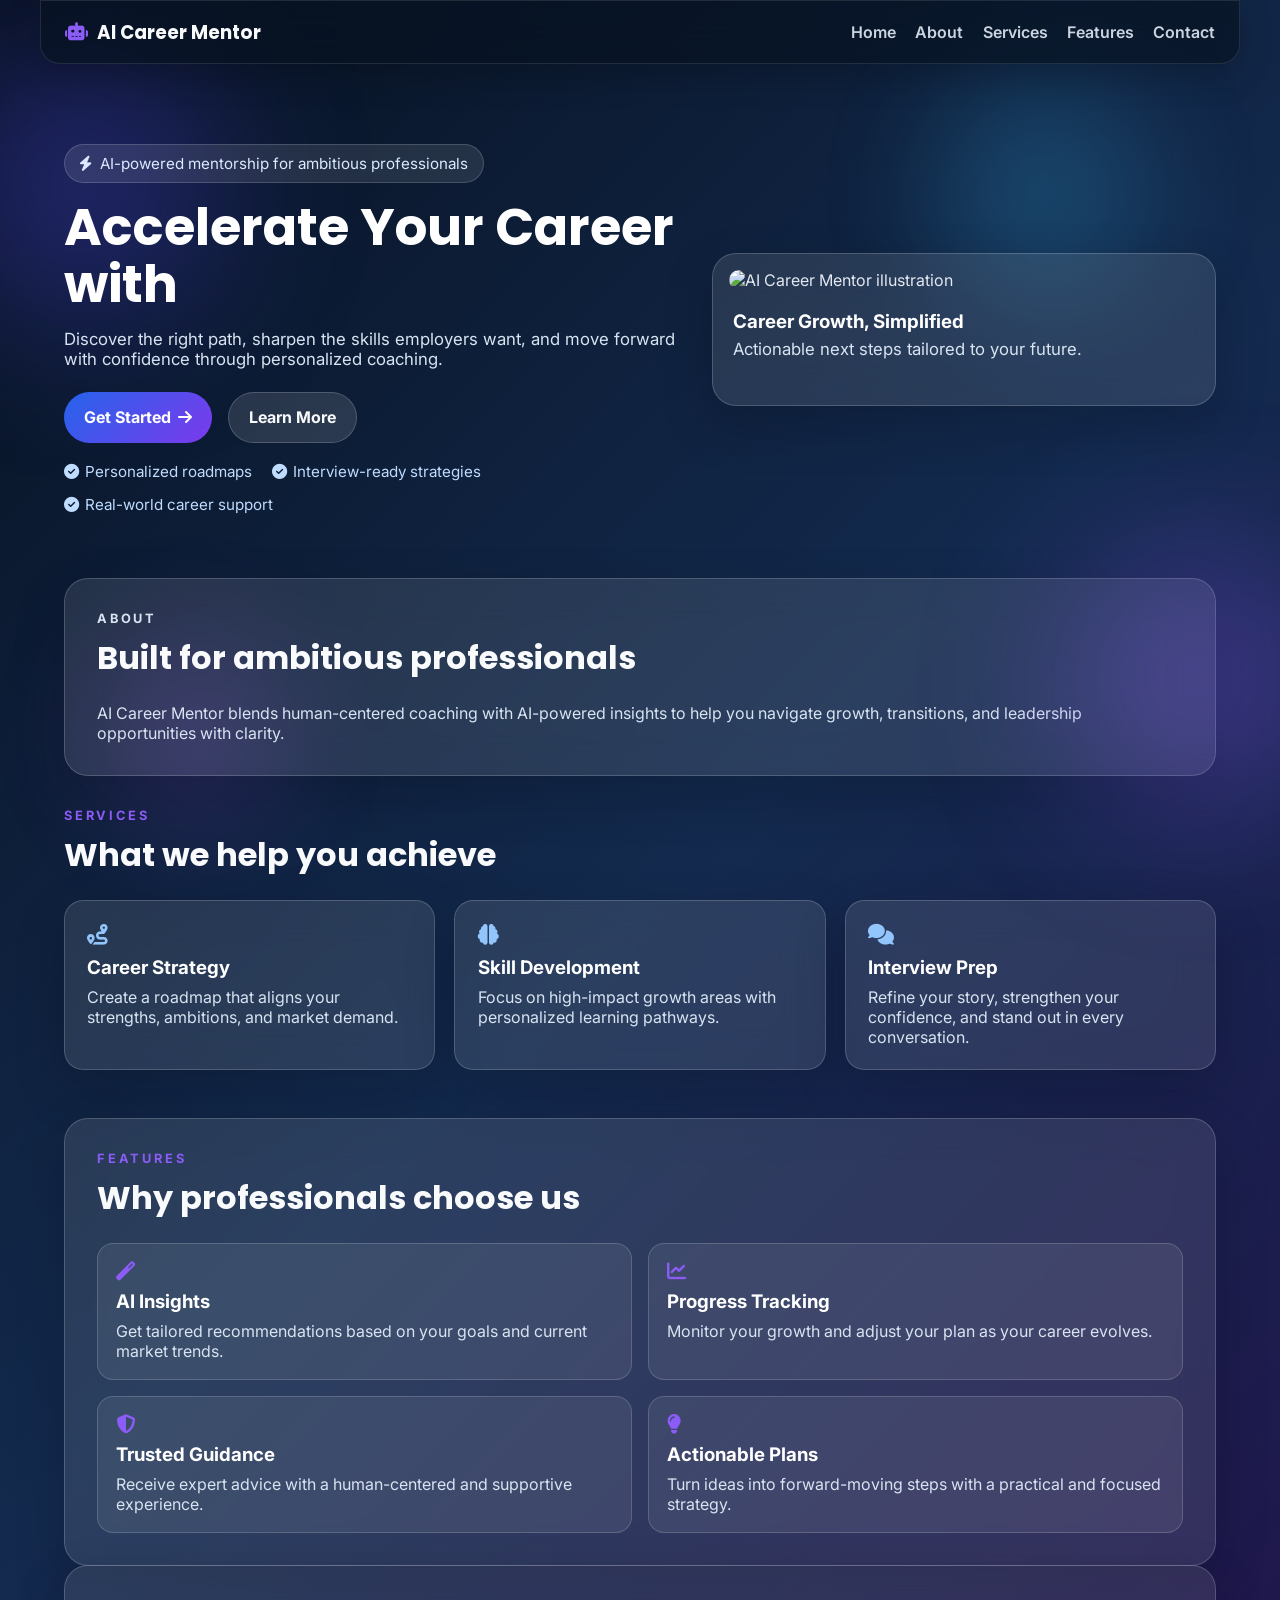
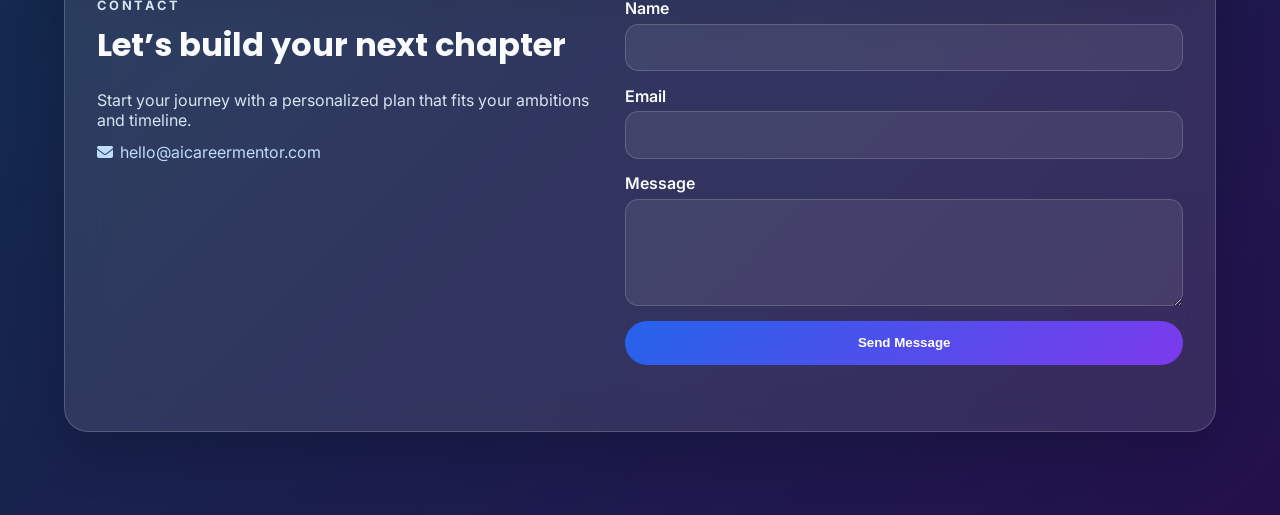
==== index.html @ f96ad2ed "Completed initial AI Career Mentor landing page" ====
<!DOCTYPE html>
<html lang="en">
  <head>
    <meta charset="UTF-8" />
    <meta name="viewport" content="width=device-width, initial-scale=1.0" />
    <title>AI Career Mentor</title>
    <meta name="description" content="Premium career guidance powered by AI" />
    <link rel="preconnect" href="https://fonts.googleapis.com" />
    <link rel="preconnect" href="https://fonts.gstatic.com" crossorigin />
    <link
      href="https://fonts.googleapis.com/css2?family=Inter:wght@400;500;600;700;800&family=Poppins:wght@600;700;800&display=swap"
      rel="stylesheet"
    />
    <link
      rel="stylesheet"
      href="https://cdnjs.cloudflare.com/ajax/libs/font-awesome/6.5.2/css/all.min.css"
    />
    <link rel="stylesheet" href="css/style.css" />
  </head>
  <body>
    <div class="bg-blur bg-one"></div>
    <div class="bg-blur bg-two"></div>

    <header class="site-header">
      <a class="logo" href="#home"><i class="fas fa-robot"></i> AI Career Mentor</a>
      <button class="nav-toggle" aria-label="Toggle navigation" aria-expanded="false">
        <i class="fas fa-bars"></i>
      </button>
      <nav class="site-nav">
        <ul>
          <li><a href="#home">Home</a></li>
          <li><a href="#about">About</a></li>
          <li><a href="#services">Services</a></li>
          <li><a href="#features">Features</a></li>
          <li><a href="#contact">Contact</a></li>
        </ul>
      </nav>
    </header>

    <main>
      <section id="home" class="hero reveal">
        <div class="hero-content">
          <span class="hero-badge"><i class="fas fa-bolt"></i> AI-powered mentorship for ambitious professionals</span>
          <h1>Accelerate Your Career with Intelligent Guidance</h1>
          <p>
            Discover the right path, sharpen the skills employers want, and move forward with confidence through personalized coaching.
          </p>
          <div class="hero-actions">
            <a class="btn btn-primary" href="#contact">Get Started <i class="fas fa-arrow-right"></i></a>
            <a class="btn btn-secondary" href="#about">Learn More</a>
          </div>
          <ul class="hero-highlights">
            <li><i class="fas fa-check-circle"></i> Personalized roadmaps</li>
            <li><i class="fas fa-check-circle"></i> Interview-ready strategies</li>
            <li><i class="fas fa-check-circle"></i> Real-world career support</li>
          </ul>
        </div>
        <div class="hero-visual">
          <div class="glass-card hero-card">
            <img src="images/hero.png" alt="AI Career Mentor illustration" />
            <div class="hero-card-info">
              <h3>Career Growth, Simplified</h3>
              <p>Actionable next steps tailored to your future.</p>
            </div>
          </div>
        </div>
      </section>

      <section id="about" class="glass-card reveal about-section">
        <div class="section-heading">
          <p class="eyebrow">About</p>
          <h2>Built for ambitious professionals</h2>
        </div>
        <p>
          AI Career Mentor blends human-centered coaching with AI-powered insights to help you navigate growth, transitions, and leadership opportunities with clarity.
        </p>
      </section>

      <section id="services" class="reveal">
        <div class="section-heading">
          <p class="eyebrow">Services</p>
          <h2>What we help you achieve</h2>
        </div>
        <div class="service-grid">
          <article class="glass-card service-card">
            <i class="fas fa-route"></i>
            <h3>Career Strategy</h3>
            <p>Create a roadmap that aligns your strengths, ambitions, and market demand.</p>
          </article>
          <article class="glass-card service-card">
            <i class="fas fa-brain"></i>
            <h3>Skill Development</h3>
            <p>Focus on high-impact growth areas with personalized learning pathways.</p>
          </article>
          <article class="glass-card service-card">
            <i class="fas fa-comments"></i>
            <h3>Interview Prep</h3>
            <p>Refine your story, strengthen your confidence, and stand out in every conversation.</p>
          </article>
        </div>
      </section>

      <section id="features" class="glass-card reveal feature-section">
        <div class="section-heading">
          <p class="eyebrow">Features</p>
          <h2>Why professionals choose us</h2>
        </div>
        <div class="feature-grid">
          <article class="feature-card">
            <i class="fas fa-magic"></i>
            <h3>AI Insights</h3>
            <p>Get tailored recommendations based on your goals and current market trends.</p>
          </article>
          <article class="feature-card">
            <i class="fas fa-chart-line"></i>
            <h3>Progress Tracking</h3>
            <p>Monitor your growth and adjust your plan as your career evolves.</p>
          </article>
          <article class="feature-card">
            <i class="fas fa-shield-alt"></i>
            <h3>Trusted Guidance</h3>
            <p>Receive expert advice with a human-centered and supportive experience.</p>
          </article>
          <article class="feature-card">
            <i class="fas fa-lightbulb"></i>
            <h3>Actionable Plans</h3>
            <p>Turn ideas into forward-moving steps with a practical and focused strategy.</p>
          </article>
        </div>
      </section>

      <section id="contact" class="glass-card reveal contact-section">
        <div class="contact-content">
          <div class="section-heading">
            <p class="eyebrow">Contact</p>
            <h2>Let’s build your next chapter</h2>
          </div>
          <p>Start your journey with a personalized plan that fits your ambitions and timeline.</p>
          <a class="contact-link" href="mailto:hello@aicareermentor.com"><i class="fas fa-envelope"></i> hello@aicareermentor.com</a>
        </div>
        <form id="contact-form" class="contact-form">
          <div class="form-group">
            <label for="name">Name</label>
            <input type="text" id="name" name="name" required />
          </div>
          <div class="form-group">
            <label for="email">Email</label>
            <input type="email" id="email" name="email" required />
          </div>
          <div class="form-group">
            <label for="message">Message</label>
            <textarea id="message" name="message" rows="4" required></textarea>
          </div>
          <button class="btn btn-primary" type="submit">Send Message</button>
          <p class="form-message" role="status"></p>
        </form>
      </section>
    </main>

    <footer>
      <p>&copy; 2026 AI Career Mentor. All rights reserved.</p>
    </footer>

    <script src="js/script.js"></script>
  </body>
</html>
---- css/style.css ----
/* Global reset and premium base styles */
* {
  margin: 0;
  padding: 0;
  box-sizing: border-box;
}

html {
  scroll-behavior: smooth;
}

body {
  font-family: "Inter", sans-serif;
  color: #e2e8f0;
  background: linear-gradient(135deg, #071120 0%, #132a4e 45%, #24104c 100%);
  min-height: 100vh;
  overflow-x: hidden;
  position: relative;
}

body::before,
body::after {
  content: "";
  position: fixed;
  inset: auto;
  border-radius: 50%;
  filter: blur(80px);
  opacity: 0.35;
  pointer-events: none;
  animation: float 10s ease-in-out infinite alternate;
}

body::before {
  width: 280px;
  height: 280px;
  top: 5%;
  left: -60px;
  background: #4f46e5;
}

body::after {
  width: 260px;
  height: 260px;
  bottom: 10%;
  right: -50px;
  background: #8b5cf6;
  animation-duration: 12s;
}

img {
  max-width: 100%;
  display: block;
}

a {
  text-decoration: none;
  color: inherit;
}

ul {
  list-style: none;
}

.bg-blur {
  position: fixed;
  border-radius: 50%;
  filter: blur(60px);
  opacity: 0.22;
  pointer-events: none;
}

.bg-one {
  top: 80px;
  right: 10%;
  width: 220px;
  height: 220px;
  background: #38bdf8;
}

.bg-two {
  bottom: 80px;
  left: 8%;
  width: 180px;
  height: 180px;
  background: #a855f7;
}

/* Header */
.site-header {
  position: sticky;
  top: 0;
  z-index: 1000;
  display: flex;
  align-items: center;
  justify-content: space-between;
  max-width: 1200px;
  margin: 0 auto;
  padding: 1.1rem 1.5rem;
  background: rgba(7, 17, 32, 0.65);
  backdrop-filter: blur(20px);
  border: 1px solid rgba(255, 255, 255, 0.1);
  border-radius: 0 0 1.25rem 1.25rem;
  box-shadow: 0 12px 35px rgba(0, 0, 0, 0.2);
  transition: all 0.3s ease;
}

.site-header.scrolled {
  padding: 0.85rem 1.5rem;
  margin-top: 0.5rem;
}

.logo {
  font-family: "Poppins", sans-serif;
  font-weight: 700;
  font-size: 1.15rem;
  color: #f8fafc;
  display: inline-flex;
  align-items: center;
  gap: 0.55rem;
}

.logo i {
  color: #8b5cf6;
}

.site-nav ul {
  display: flex;
  gap: 1.2rem;
}

.site-nav a {
  color: #cbd5e1;
  font-weight: 600;
  transition: color 0.3s ease;
}

.site-nav a:hover,
.site-nav a.active {
  color: #ffffff;
}

.nav-toggle {
  display: none;
  background: transparent;
  color: #fff;
  border: none;
  font-size: 1.25rem;
  cursor: pointer;
}

/* Main layout */
main {
  max-width: 1200px;
  margin: 0 auto;
  padding: 2rem 1.5rem 4rem;
}

section {
  padding: 2rem 0 3rem;
}

.glass-card {
  background: rgba(255, 255, 255, 0.1);
  border: 1px solid rgba(255, 255, 255, 0.18);
  backdrop-filter: blur(20px);
  box-shadow: 0 20px 50px rgba(2, 8, 23, 0.22);
}

.section-heading {
  margin-bottom: 1.3rem;
}

.eyebrow {
  font-size: 0.8rem;
  letter-spacing: 0.22em;
  text-transform: uppercase;
  color: #8b5cf6;
  font-weight: 700;
  margin-bottom: 0.5rem;
}

h2 {
  font-family: "Poppins", sans-serif;
  font-size: clamp(1.65rem, 2.5vw, 2.2rem);
  color: #f8fafc;
}

p {
  color: #d8e4f1;
}

/* Hero */
.hero {
  display: grid;
  grid-template-columns: 1.1fr 0.9fr;
  align-items: center;
  gap: 2rem;
  padding: 3rem 0 4rem;
}

.hero-badge {
  display: inline-flex;
  align-items: center;
  gap: 0.5rem;
  padding: 0.55rem 0.9rem;
  border-radius: 999px;
  background: rgba(255, 255, 255, 0.1);
  border: 1px solid rgba(255, 255, 255, 0.16);
  color: #dbeafe;
  font-size: 0.95rem;
  margin-bottom: 1rem;
}

.hero h1 {
  font-family: "Poppins", sans-serif;
  font-size: clamp(2.15rem, 4vw, 3.4rem);
  line-height: 1.12;
  margin-bottom: 1rem;
  color: #ffffff;
}

.hero p {
  font-size: 1.05rem;
  max-width: 640px;
  margin-bottom: 1.4rem;
}

.hero-actions {
  display: flex;
  gap: 1rem;
  flex-wrap: wrap;
  margin-bottom: 1.2rem;
}

.btn {
  display: inline-flex;
  align-items: center;
  justify-content: center;
  gap: 0.45rem;
  padding: 0.9rem 1.25rem;
  border-radius: 999px;
  font-weight: 700;
  border: none;
  cursor: pointer;
  transition: transform 0.25s ease, box-shadow 0.25s ease, background 0.25s ease;
}

.btn:hover {
  transform: translateY(-3px);
  box-shadow: 0 10px 24px rgba(2, 8, 23, 0.22);
}

.btn-primary {
  background: linear-gradient(135deg, #2563eb, #7c3aed);
  color: #fff;
}

.btn-secondary {
  background: rgba(255, 255, 255, 0.12);
  color: #f8fafc;
  border: 1px solid rgba(255, 255, 255, 0.18);
}

.hero-highlights {
  display: flex;
  flex-wrap: wrap;
  gap: 0.9rem 1.2rem;
  color: #bfdbfe;
  font-size: 0.95rem;
}

.hero-highlights li {
  display: flex;
  align-items: center;
  gap: 0.4rem;
}

.hero-card {
  border-radius: 1.5rem;
  padding: 1rem;
  overflow: hidden;
}

.hero-card img {
  border-radius: 1rem;
  margin-bottom: 1rem;
}

.hero-card-info {
  padding: 0.25rem 0.25rem 0.5rem;
}

.hero-card-info h3 {
  color: #fff;
  margin-bottom: 0.35rem;
}

/* Sections */
.about-section,
.feature-section,
.contact-section {
  border-radius: 1.5rem;
  padding: 2rem;
}

.about-section p,
.feature-card p,
.service-card p,
.contact-content p {
  color: #d8e4f1;
}

/* Services */
.service-grid {
  display: grid;
  grid-template-columns: repeat(3, minmax(0, 1fr));
  gap: 1.2rem;
}

.service-card {
  border-radius: 1.2rem;
  padding: 1.4rem;
  transition: transform 0.25s ease, border-color 0.25s ease;
}

.service-card:hover,
.feature-card:hover {
  transform: translateY(-6px);
  border-color: rgba(255, 255, 255, 0.3);
}

.service-card i {
  font-size: 1.3rem;
  color: #93c5fd;
  margin-bottom: 0.7rem;
}

.service-card h3,
.feature-card h3 {
  color: #fff;
  margin-bottom: 0.5rem;
}

/* Features */
.feature-grid {
  display: grid;
  grid-template-columns: repeat(2, minmax(0, 1fr));
  gap: 1rem;
}

.feature-card {
  border-radius: 1rem;
  padding: 1.1rem;
  background: rgba(255, 255, 255, 0.08);
  border: 1px solid rgba(255, 255, 255, 0.16);
  transition: transform 0.25s ease;
}

.feature-card i {
  color: #8b5cf6;
  font-size: 1.2rem;
  margin-bottom: 0.6rem;
}

/* Contact */
.contact-section {
  display: grid;
  grid-template-columns: 0.95fr 1.05fr;
  gap: 1.5rem;
}

.contact-link {
  display: inline-flex;
  align-items: center;
  gap: 0.45rem;
  color: #bfdbfe;
  margin-top: 0.75rem;
}

.contact-form {
  display: grid;
  gap: 0.9rem;
}

.form-group {
  display: grid;
  gap: 0.35rem;
}

label {
  color: #f8fafc;
  font-weight: 600;
}

input,
textarea {
  border: 1px solid rgba(255, 255, 255, 0.16);
  border-radius: 0.85rem;
  padding: 0.8rem 0.95rem;
  font: inherit;
  background: rgba(255, 255, 255, 0.08);
  color: #f8fafc;
}

input:focus,
textarea:focus {
  outline: none;
  border-color: #8b5cf6;
  box-shadow: 0 0 0 3px rgba(139, 92, 246, 0.2);
}

.form-message {
  min-height: 1.25rem;
  font-weight: 600;
  color: #bfdbfe;
}

/* Footer */
footer {
  text-align: center;
  padding: 1.5rem 1rem 2rem;
  color: #94a3b8;
}

/* Scroll reveal */
.reveal {
  opacity: 0;
  transform: translateY(24px);
  transition: opacity 0.75s ease, transform 0.75s ease;
}

.reveal.visible {
  opacity: 1;
  transform: translateY(0);
}

/* Animations */
@keyframes float {
  from {
    transform: translateY(0) scale(1);
  }
  to {
    transform: translateY(18px) scale(1.06);
  }
}

/* Responsive design */
@media (max-width: 900px) {
  .hero,
  .contact-section {
    grid-template-columns: 1fr;
  }

  .service-grid {
    grid-template-columns: 1fr;
  }
}

@media (max-width: 700px) {
  .site-header {
    flex-wrap: wrap;
  }

  .nav-toggle {
    display: inline-block;
  }

  .site-nav {
    width: 100%;
    display: none;
    margin-top: 0.75rem;
  }

  .site-nav.open {
    display: block;
  }

  .site-nav ul {
    flex-direction: column;
    gap: 0.7rem;
    padding-top: 0.35rem;
  }

  main {
    padding: 1rem 1rem 3rem;
  }

  section {
    padding: 1.6rem 0 2.2rem;
  }

  .feature-grid {
    grid-template-columns: 1fr;
  }

  .hero-actions {
    flex-direction: column;
    align-items: flex-start;
  }

  .about-section,
  .feature-section,
  .contact-section {
    padding: 1.3rem;
  }
}
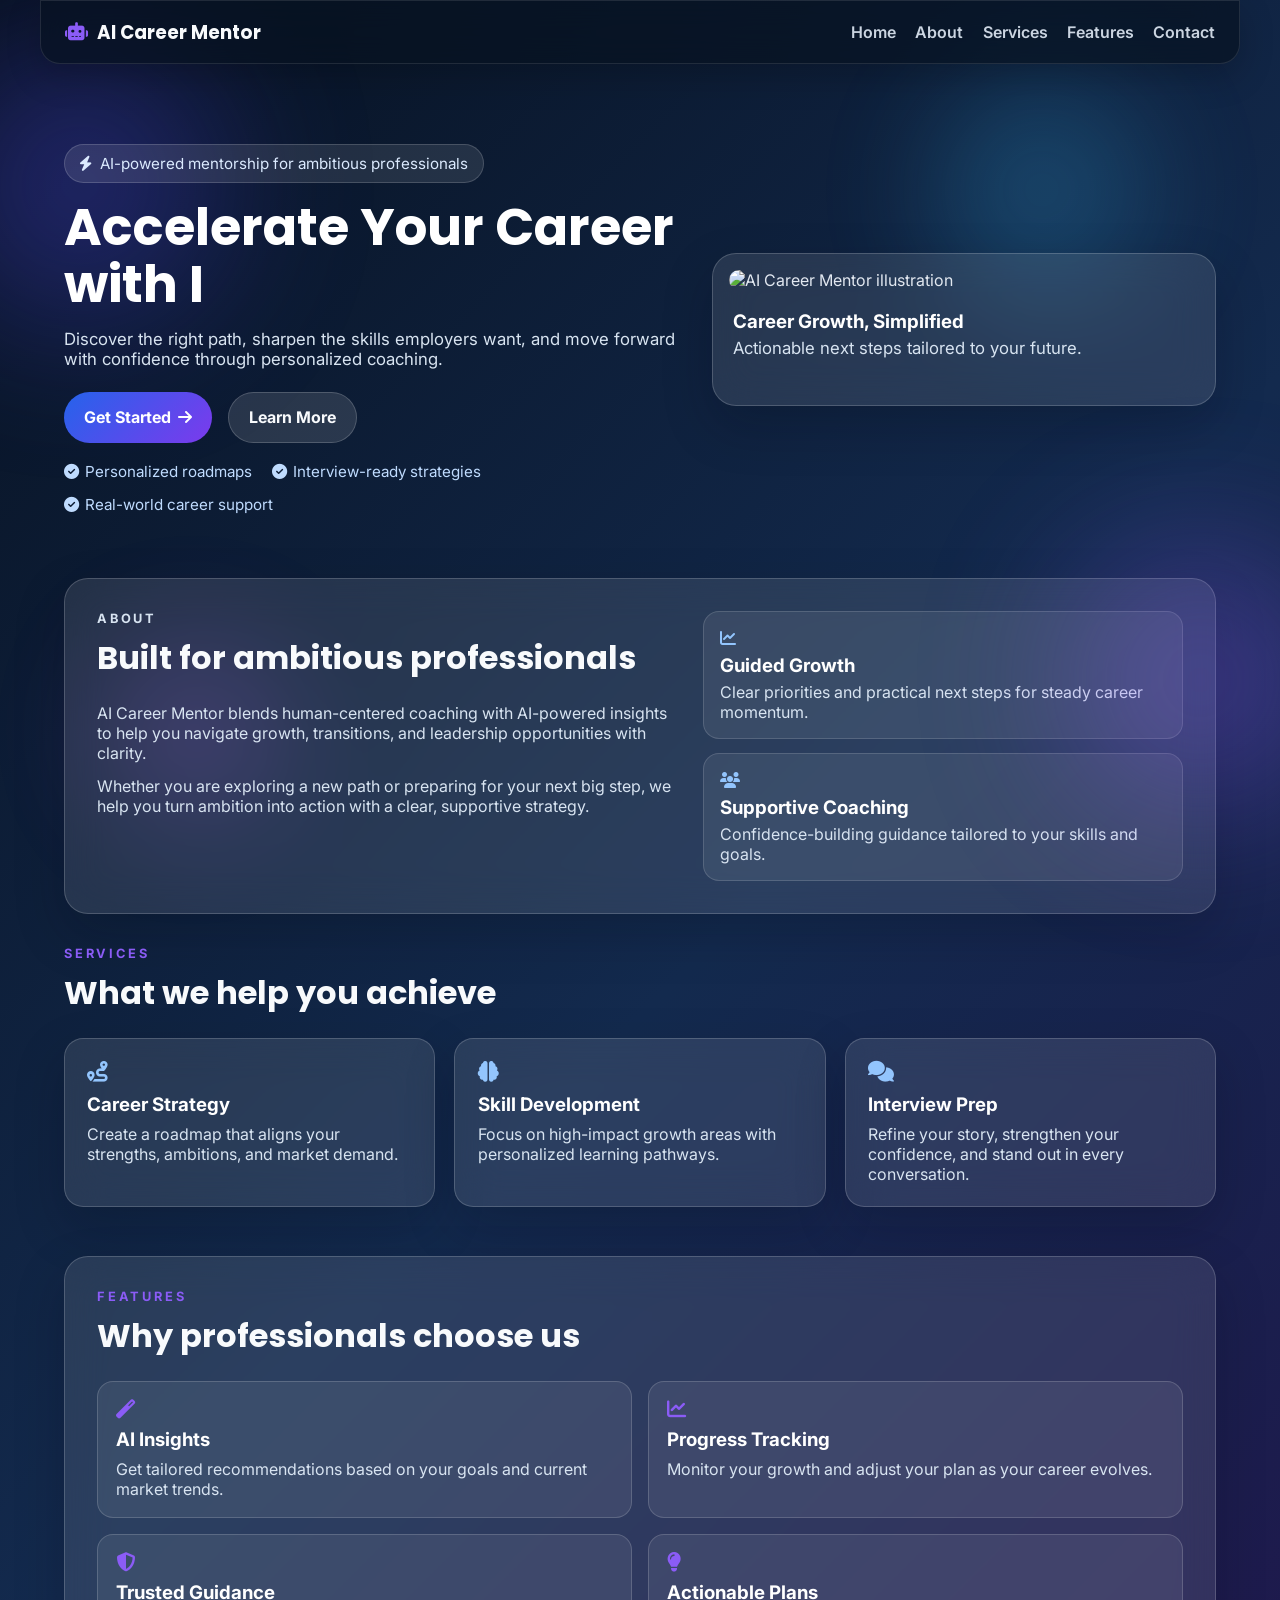
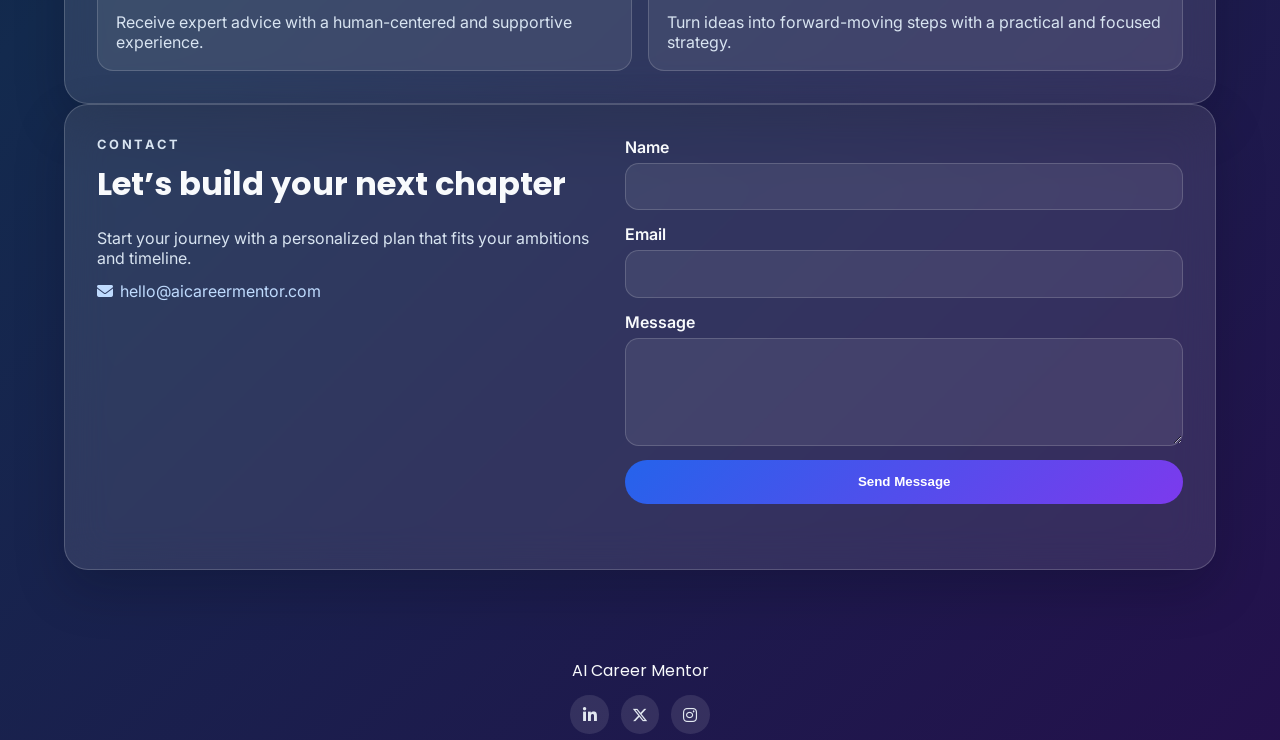
==== commit bd2fbfab: "Redesigned landing page with premium modern UI" ====
--- a/index.html
+++ b/index.html
@@ -67,13 +67,32 @@
       </section>
 
       <section id="about" class="glass-card reveal about-section">
-        <div class="section-heading">
-          <p class="eyebrow">About</p>
-          <h2>Built for ambitious professionals</h2>
+        <div class="about-grid">
+          <div class="about-copy">
+            <div class="section-heading">
+              <p class="eyebrow">About</p>
+              <h2>Built for ambitious professionals</h2>
+            </div>
+            <p>
+              AI Career Mentor blends human-centered coaching with AI-powered insights to help you navigate growth, transitions, and leadership opportunities with clarity.
+            </p>
+            <p>
+              Whether you are exploring a new path or preparing for your next big step, we help you turn ambition into action with a clear, supportive strategy.
+            </p>
+          </div>
+          <div class="about-highlights">
+            <div class="highlight-card">
+              <i class="fas fa-chart-line"></i>
+              <h3>Guided Growth</h3>
+              <p>Clear priorities and practical next steps for steady career momentum.</p>
+            </div>
+            <div class="highlight-card">
+              <i class="fas fa-users"></i>
+              <h3>Supportive Coaching</h3>
+              <p>Confidence-building guidance tailored to your skills and goals.</p>
+            </div>
+          </div>
         </div>
-        <p>
-          AI Career Mentor blends human-centered coaching with AI-powered insights to help you navigate growth, transitions, and leadership opportunities with clarity.
-        </p>
       </section>
 
       <section id="services" class="reveal">
@@ -157,7 +176,13 @@
       </section>
     </main>
 
-    <footer>
+    <footer class="site-footer">
+      <div class="footer-brand">AI Career Mentor</div>
+      <div class="footer-social">
+        <a href="#" aria-label="LinkedIn"><i class="fab fa-linkedin-in"></i></a>
+        <a href="#" aria-label="Twitter"><i class="fab fa-x-twitter"></i></a>
+        <a href="#" aria-label="Instagram"><i class="fab fa-instagram"></i></a>
+      </div>
       <p>&copy; 2026 AI Career Mentor. All rights reserved.</p>
     </footer>
 
--- a/css/style.css
+++ b/css/style.css
@@ -310,6 +310,39 @@
   color: #d8e4f1;
 }
 
+.about-grid {
+  display: grid;
+  grid-template-columns: 1.1fr 0.9fr;
+  gap: 1.25rem;
+  align-items: start;
+}
+
+.about-copy p + p {
+  margin-top: 0.8rem;
+}
+
+.about-highlights {
+  display: grid;
+  gap: 0.9rem;
+}
+
+.highlight-card {
+  padding: 1rem;
+  border-radius: 1rem;
+  background: rgba(255, 255, 255, 0.08);
+  border: 1px solid rgba(255, 255, 255, 0.14);
+}
+
+.highlight-card i {
+  color: #93c5fd;
+  margin-bottom: 0.5rem;
+}
+
+.highlight-card h3 {
+  color: #fff;
+  margin-bottom: 0.3rem;
+}
+
 /* Services */
 .service-grid {
   display: grid;
@@ -416,10 +449,42 @@
 }
 
 /* Footer */
-footer {
+.site-footer {
+  max-width: 1200px;
+  margin: 0 auto;
+  padding: 1.5rem 1rem 2rem;
   text-align: center;
-  padding: 1.5rem 1rem 2rem;
   color: #94a3b8;
+}
+
+.footer-brand {
+  font-family: "Poppins", sans-serif;
+  color: #f8fafc;
+  margin-bottom: 0.75rem;
+}
+
+.footer-social {
+  display: flex;
+  justify-content: center;
+  gap: 0.75rem;
+  margin-bottom: 0.75rem;
+}
+
+.footer-social a {
+  display: inline-flex;
+  align-items: center;
+  justify-content: center;
+  width: 2.4rem;
+  height: 2.4rem;
+  border-radius: 50%;
+  background: rgba(255, 255, 255, 0.1);
+  color: #e2e8f0;
+  transition: transform 0.25s ease, background 0.25s ease;
+}
+
+.footer-social a:hover {
+  transform: translateY(-3px);
+  background: linear-gradient(135deg, #2563eb, #7c3aed);
 }
 
 /* Scroll reveal */
@@ -498,6 +563,10 @@
     align-items: flex-start;
   }
 
+  .about-grid {
+    grid-template-columns: 1fr;
+  }
+
   .about-section,
   .feature-section,
   .contact-section {
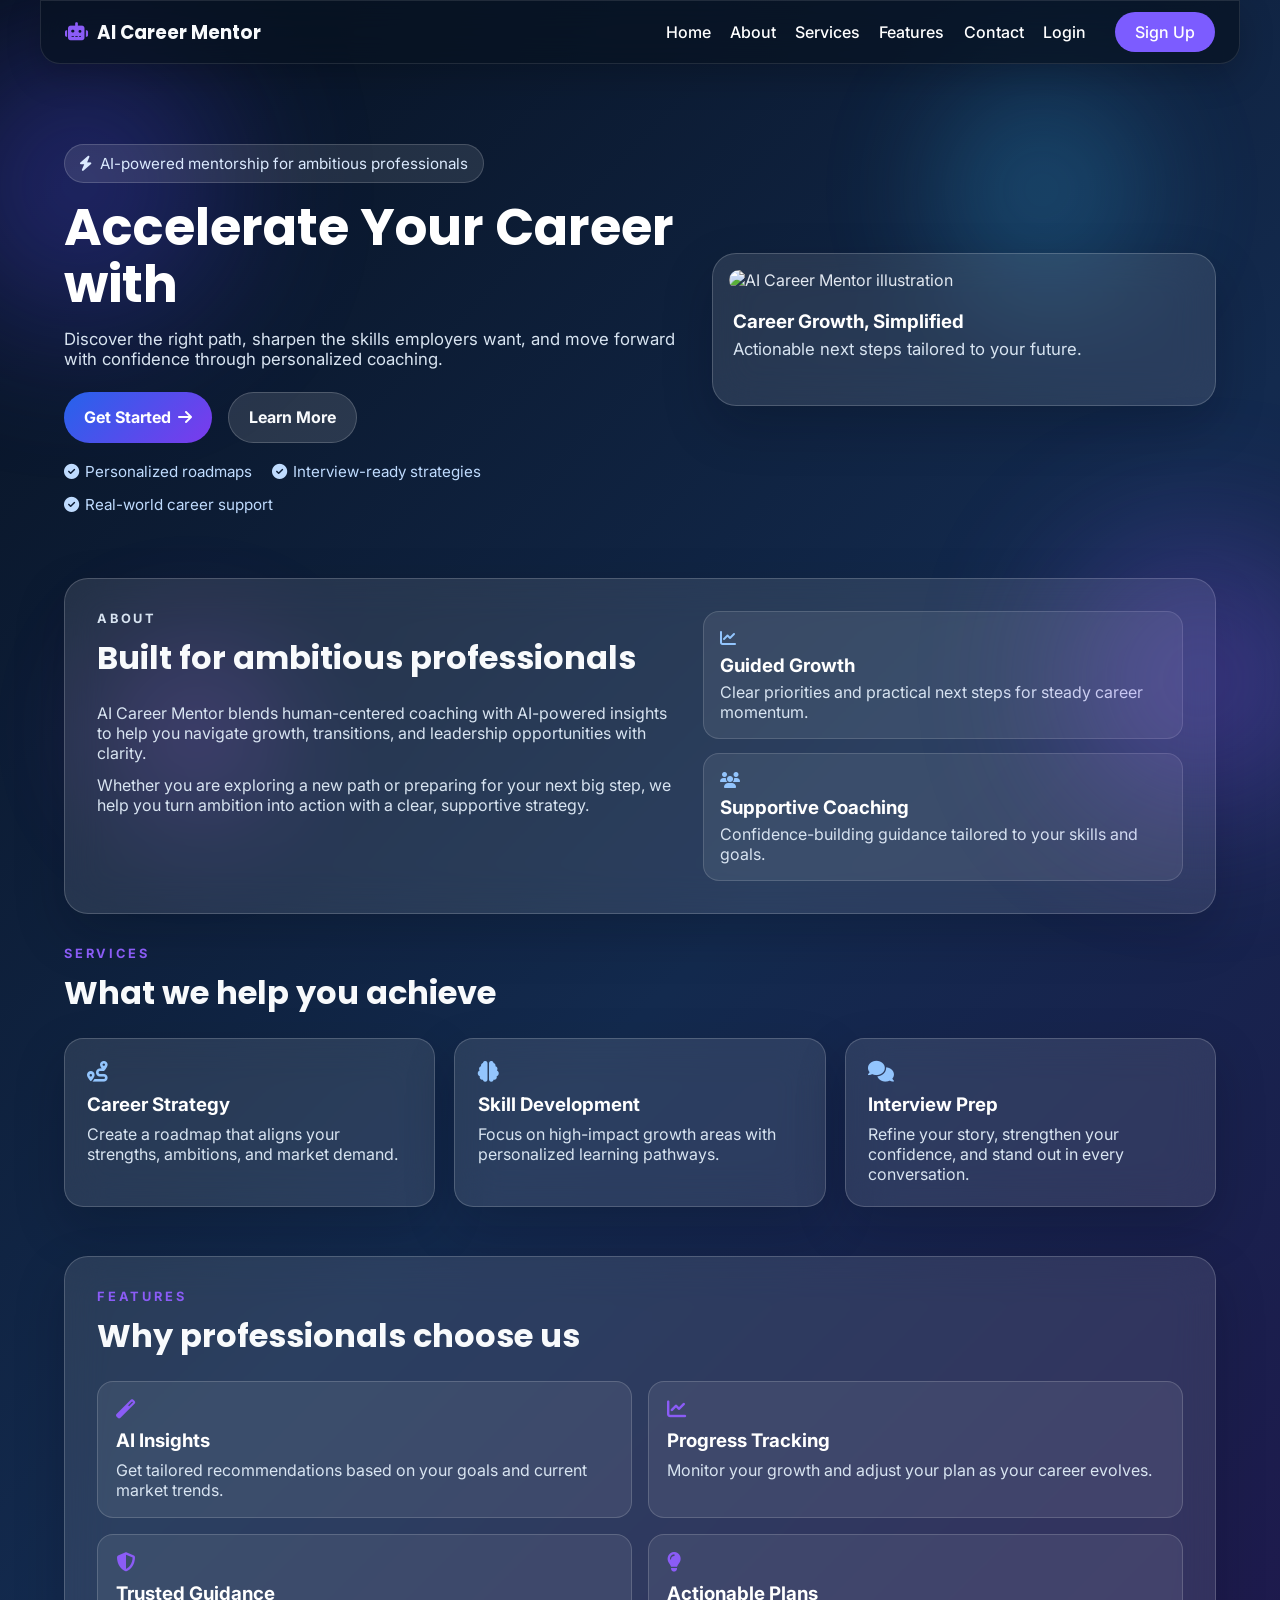
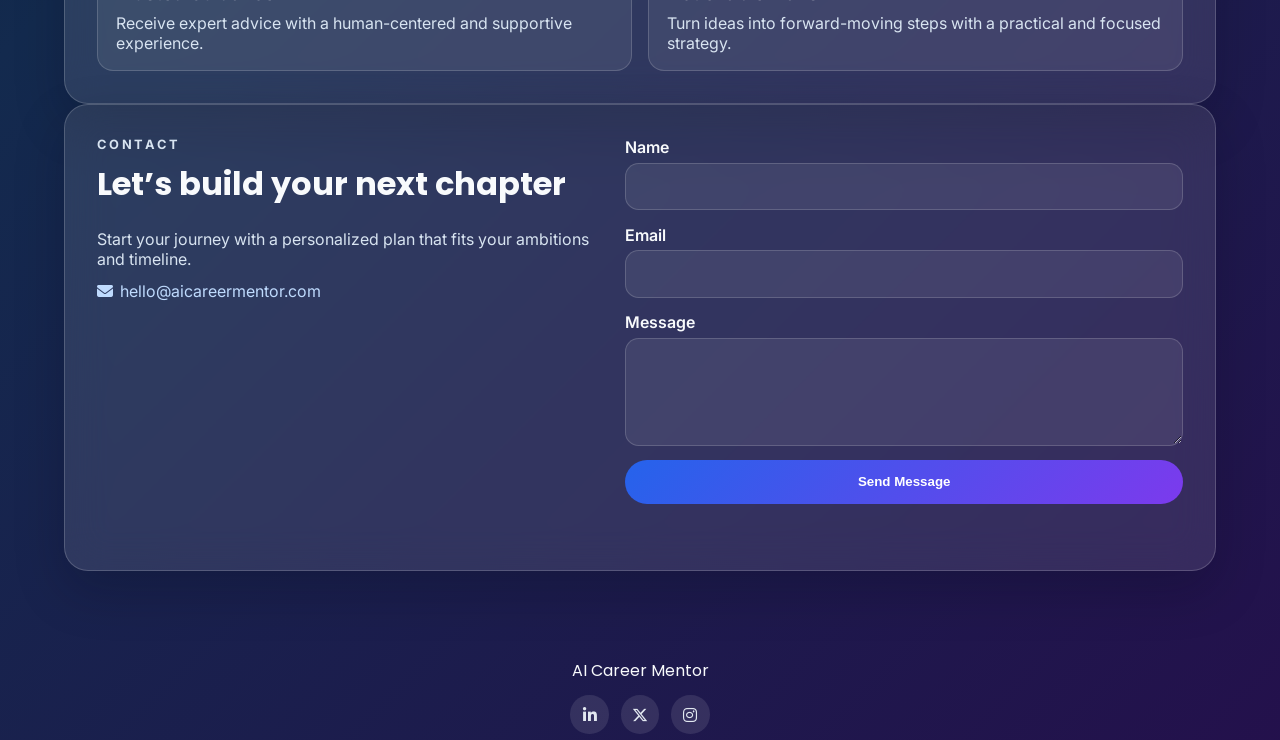
==== commit faf4750c: "Added professional Login and Signup pages" ====
--- a/index.html
+++ b/index.html
@@ -27,14 +27,18 @@
         <i class="fas fa-bars"></i>
       </button>
       <nav class="site-nav">
-        <ul>
-          <li><a href="#home">Home</a></li>
-          <li><a href="#about">About</a></li>
-          <li><a href="#services">Services</a></li>
-          <li><a href="#features">Features</a></li>
-          <li><a href="#contact">Contact</a></li>
-        </ul>
-      </nav>
+  <ul>
+    <li><a href="#home">Home</a></li>
+    <li><a href="#about">About</a></li>
+    <li><a href="#services">Services</a></li>
+    <li><a href="#features">Features</a></li>
+    <li><a href="#contact">Contact</a></li>
+
+    <!-- New Links -->
+    <li><a href="login.html">Login</a></li>
+    <li><a href="signup.html" class="signup-btn">Sign Up</a></li>
+  </ul>
+</nav>
     </header>
 
     <main>
--- a/css/style.css
+++ b/css/style.css
@@ -573,3 +573,28 @@
     padding: 1.3rem;
   }
 }
+/* Login Link */
+.site-nav ul li a{
+    color:white;
+    text-decoration:none;
+    font-weight:500;
+    transition:0.3s;
+}
+
+.site-nav ul li a:hover{
+    color:#7c5cff;
+}
+
+/* Sign Up Button */
+.signup-btn{
+    background:#7c5cff;
+    color:white !important;
+    padding:10px 20px;
+    border-radius:30px;
+    margin-left:10px;
+    transition:0.3s;
+}
+
+.signup-btn:hover{
+    background:#5b3dff;
+}
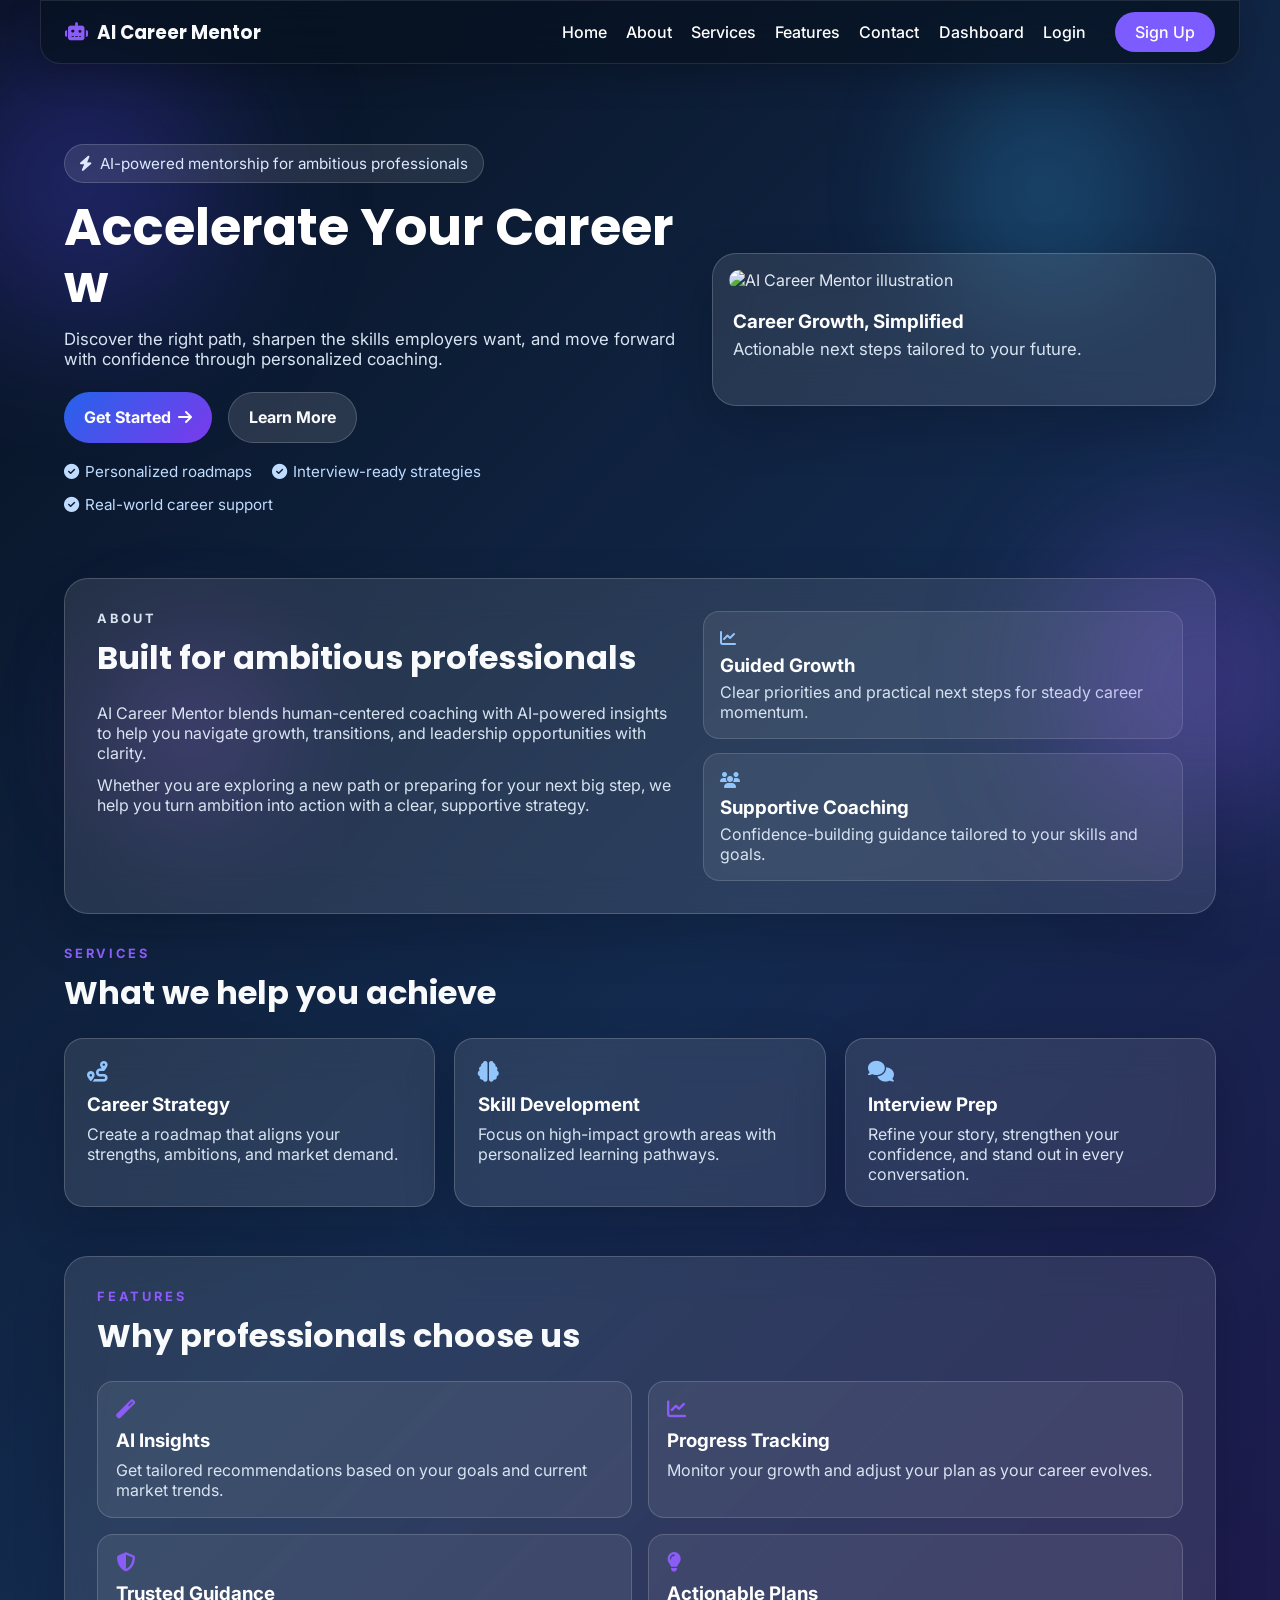
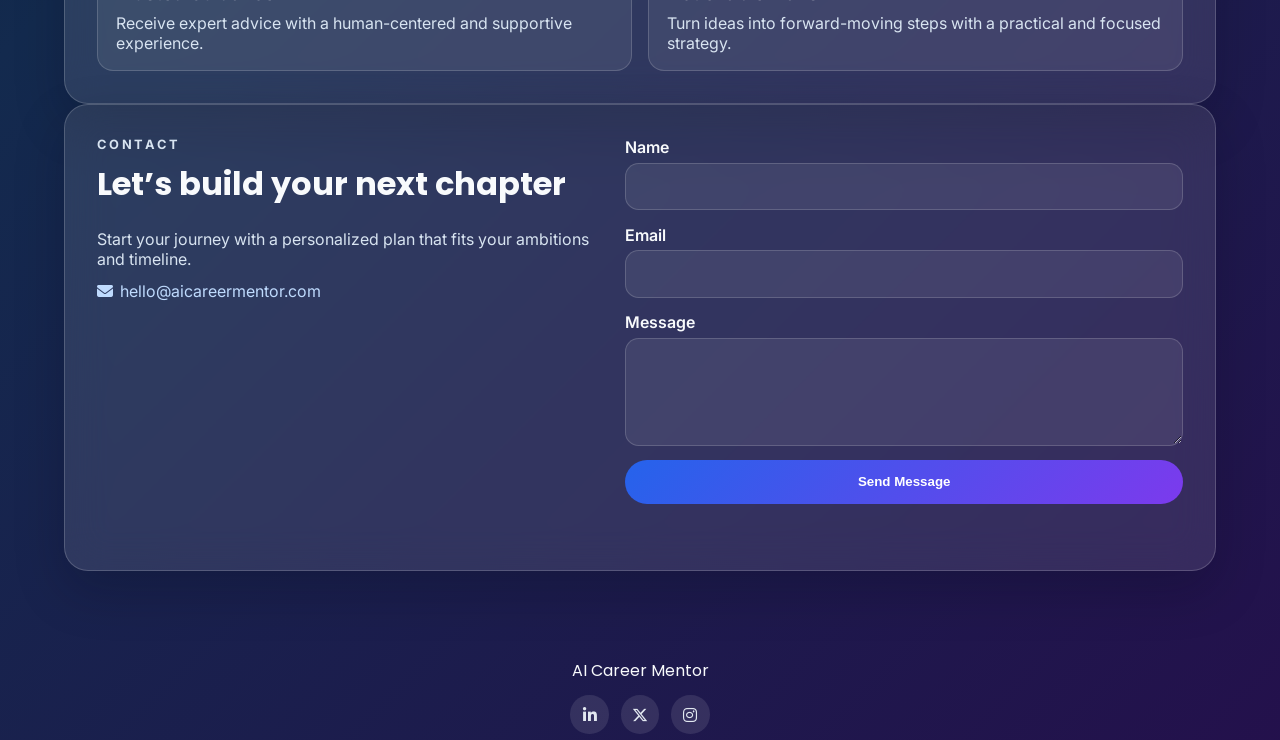
==== commit 0bdebd75: "Added professional user dashboard" ====
--- a/index.html
+++ b/index.html
@@ -33,6 +33,7 @@
     <li><a href="#services">Services</a></li>
     <li><a href="#features">Features</a></li>
     <li><a href="#contact">Contact</a></li>
+    <li><a href="dashboard.html">Dashboard</a></li>
 
     <!-- New Links -->
     <li><a href="login.html">Login</a></li>
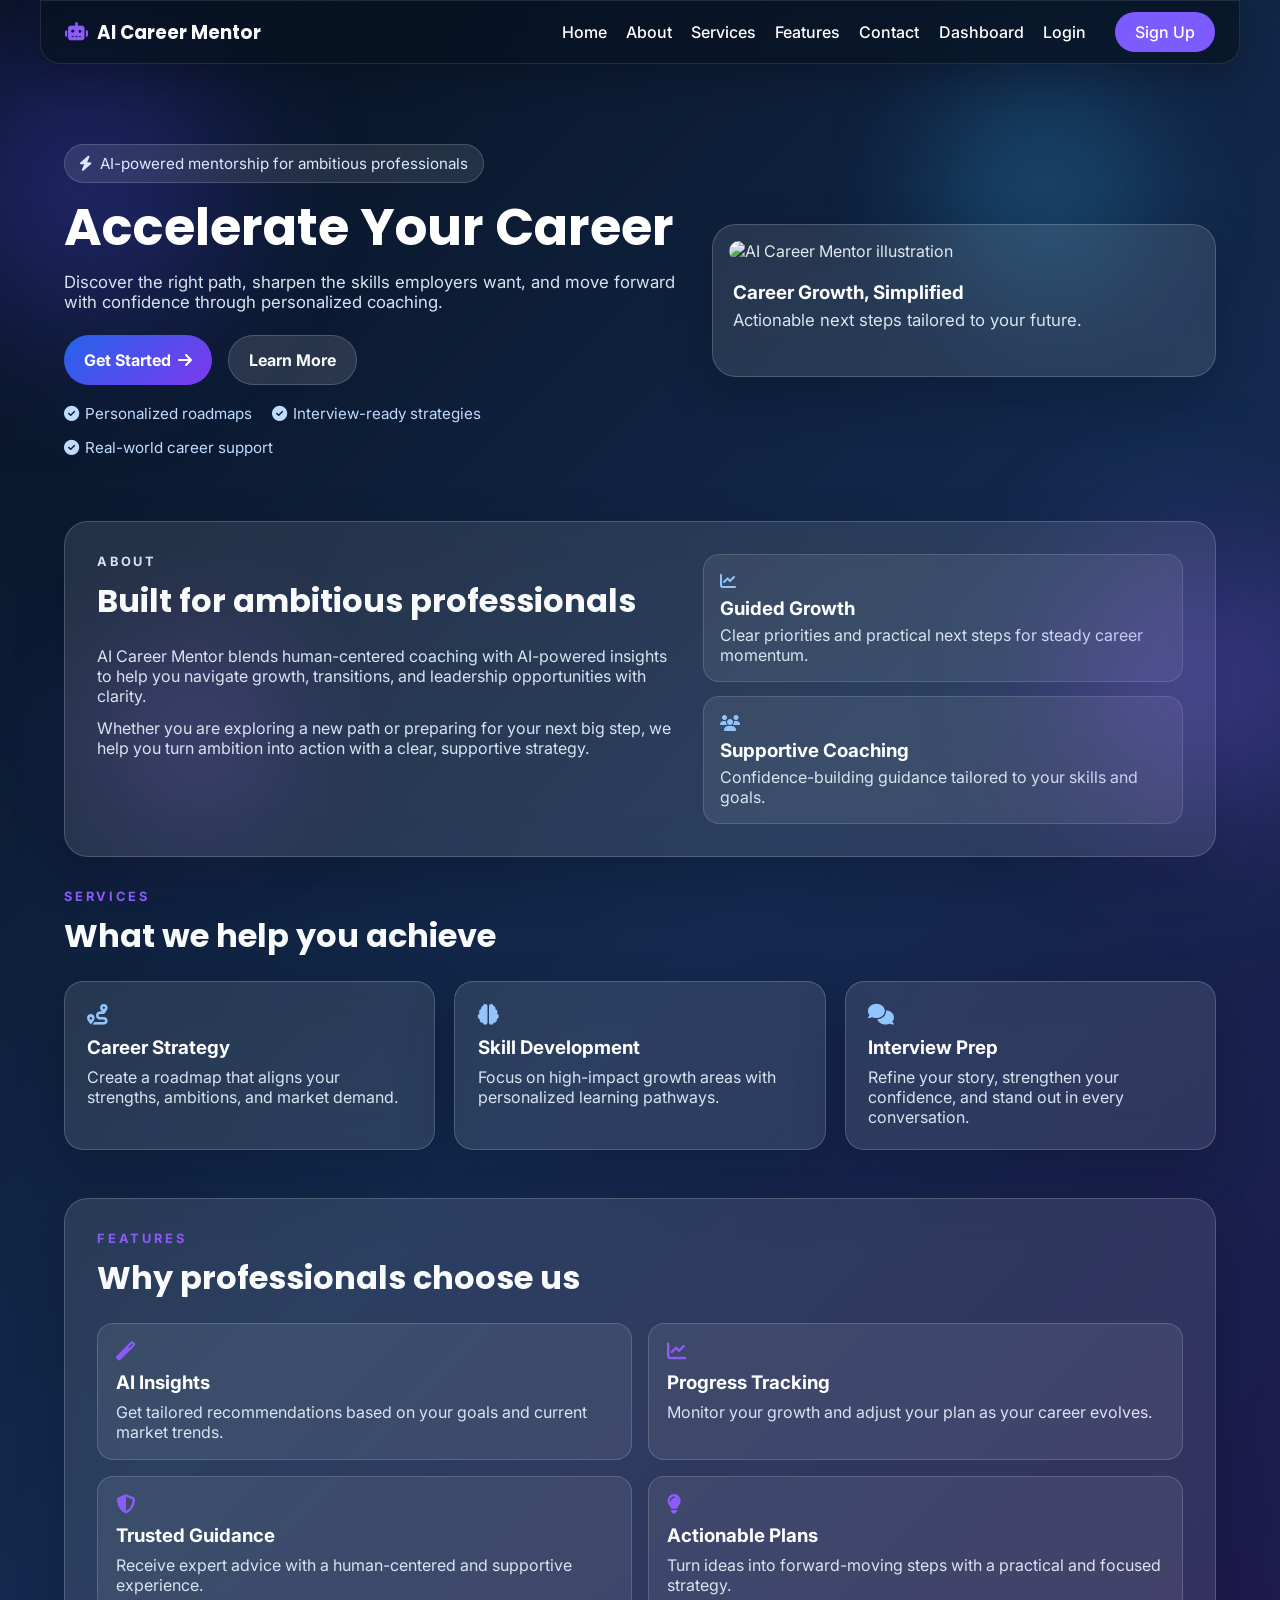
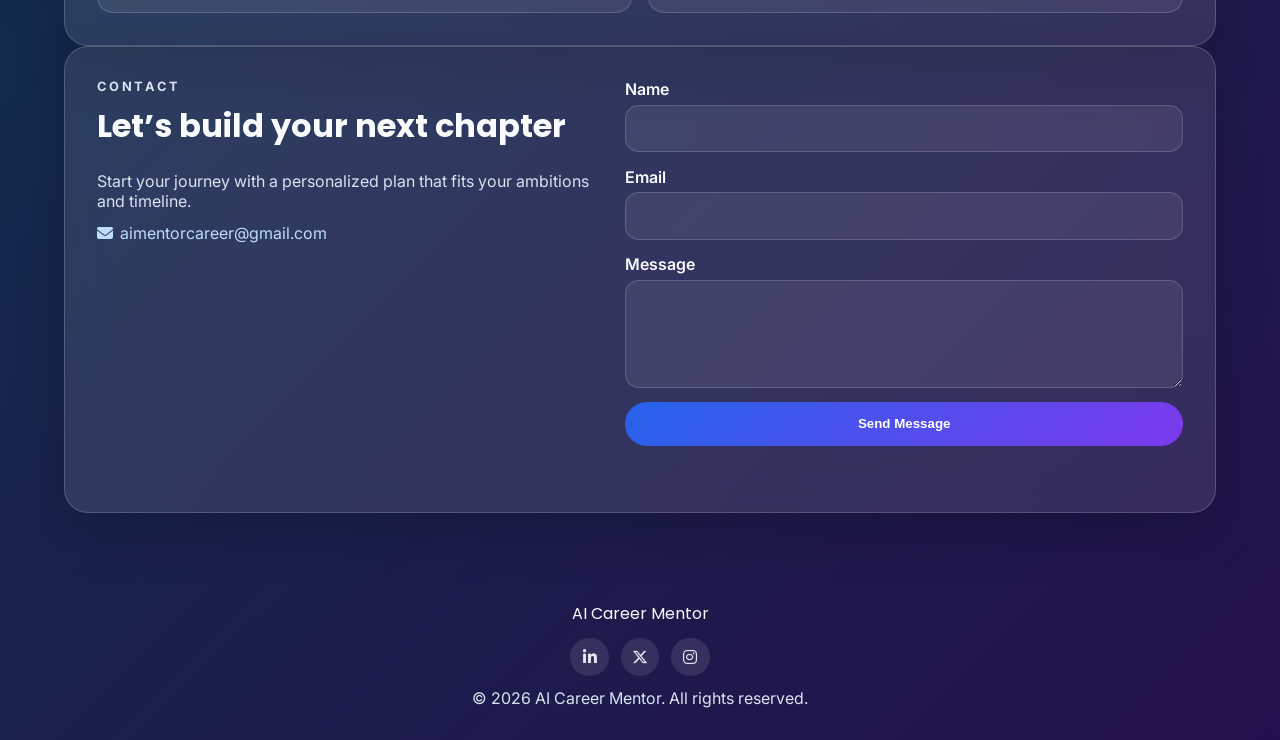
==== commit 39f733c3: "Improve mentor UI and roadmap responses" ====
--- a/index.html
+++ b/index.html
@@ -160,7 +160,7 @@
             <h2>Let’s build your next chapter</h2>
           </div>
           <p>Start your journey with a personalized plan that fits your ambitions and timeline.</p>
-          <a class="contact-link" href="mailto:hello@aicareermentor.com"><i class="fas fa-envelope"></i> hello@aicareermentor.com</a>
+          <a class="contact-link" href="mailto:aimentorcareer@gmail.com"><i class="fas fa-envelope"></i> aimentorcareer@gmail.com</a>
         </div>
         <form id="contact-form" class="contact-form">
           <div class="form-group">
